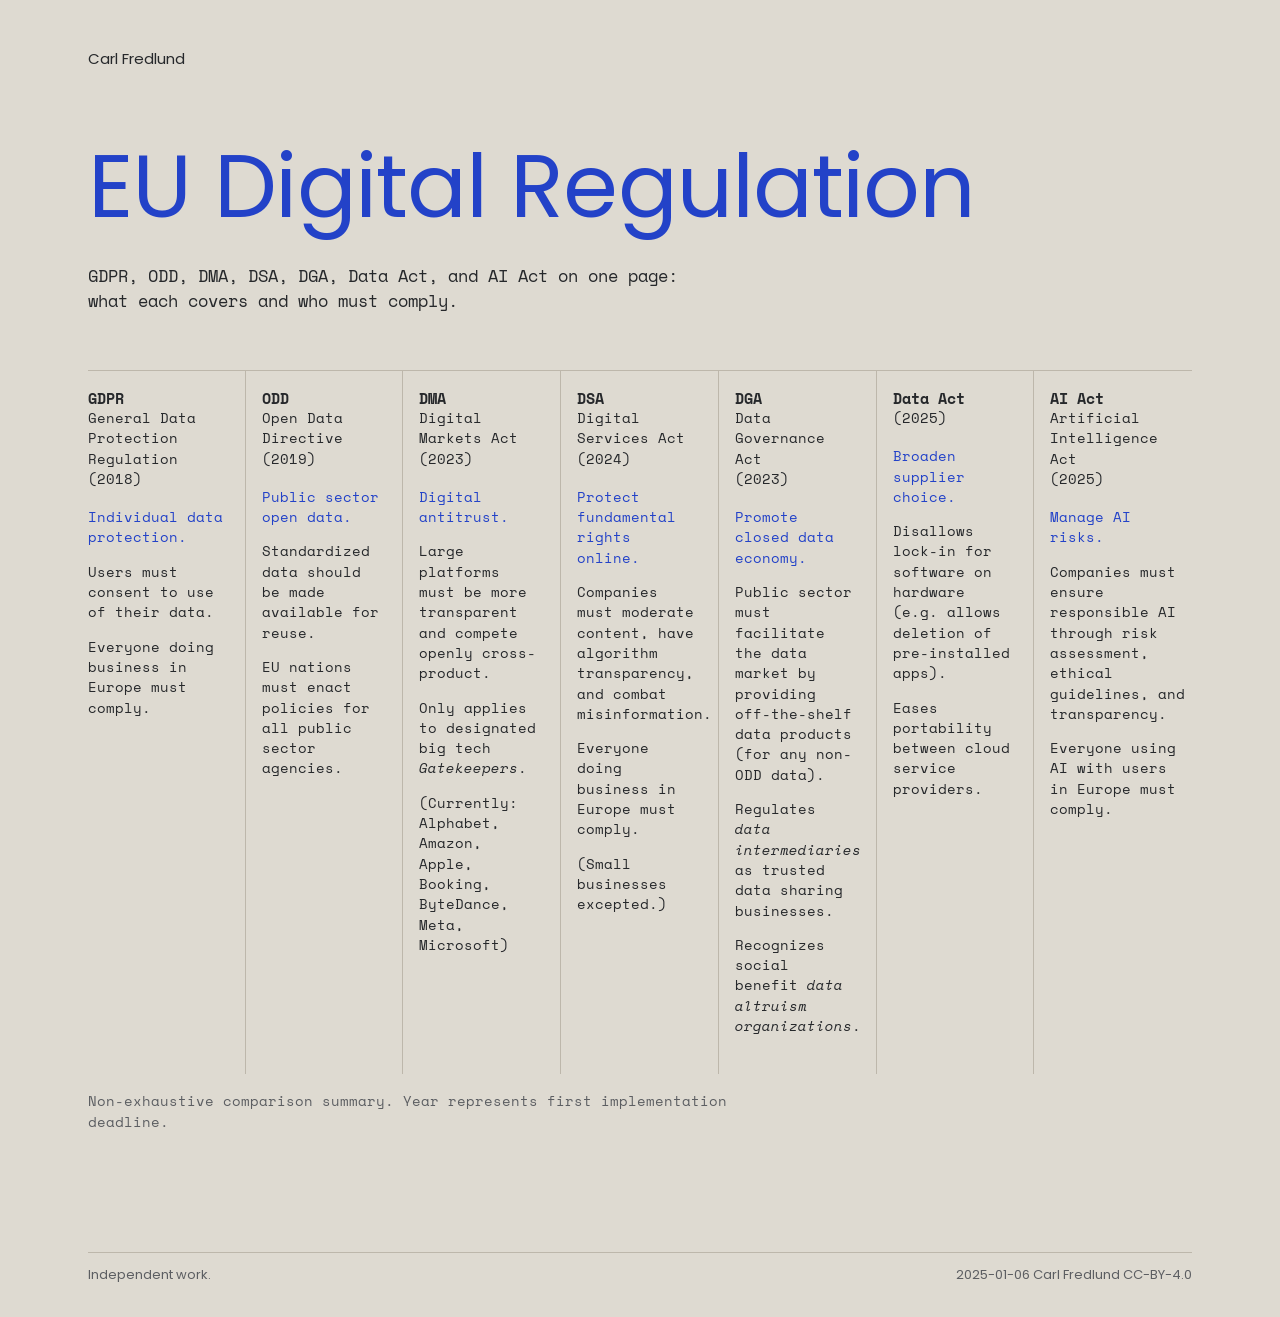
==== eu-digital-regulation/index.html @ bb104473 "Add files via upload" ====
<!doctype html>
<html lang="en">
<head>
<meta charset="utf-8">
<meta name="viewport" content="width=device-width, initial-scale=1">
<title>EU Digital Regulation · Carl Fredlund</title>
<meta name="description" content="GDPR, ODD, DMA, DSA, DGA, Data Act, and AI Act on one sheet.">
<meta property="og:title" content="EU Digital Regulation">
<meta property="og:image" content="https://carlfredlund.com/eu-digital-regulation/eu-digital-regulation.jpg">
<link rel="preconnect" href="https://fonts.googleapis.com">
<link rel="preconnect" href="https://fonts.gstatic.com" crossorigin>
<link href="https://fonts.googleapis.com/css2?family=Poppins:wght@400&family=Space+Mono:ital,wght@0,400;0,700;1,400&display=swap" rel="stylesheet">
<link rel="stylesheet" href="/assets/site.css">
<style>
.regs{display:grid;grid-template-columns:repeat(7,minmax(0,1fr));gap:0;margin:56px 0 0;border-top:1px solid var(--rule)}
.reg{padding:18px 16px 24px;border-right:1px solid var(--rule);font-size:14px;line-height:1.45}
.reg:first-child{padding-left:0}.reg:last-child{border-right:0;padding-right:0}
.reg h3{font:700 15px/1.3 var(--mono);margin:0}
.reg p{margin:0 0 14px}.reg .nm{margin-bottom:18px}.reg .goal{color:var(--blue)}
@media (max-width:1000px){.regs{grid-template-columns:repeat(2,minmax(0,1fr))}.reg{border-right:0;border-bottom:1px solid var(--rule);padding-left:0}.reg:nth-child(odd){padding-right:24px}}
@media (max-width:560px){.regs{grid-template-columns:1fr}.reg{padding-right:0}}
</style>
</head>
<body>
<div class="wrap">
<header class="top"><a href="/">Carl Fredlund</a></header>
<main>
<h1 style="font-size:clamp(44px,7vw,88px)">EU Digital Regulation</h1>
<p class="bio">GDPR, ODD, DMA, DSA, DGA, Data Act, and AI Act on one page: what each covers and who must comply.</p>
<div class="regs"><section class="reg"><h3>GDPR</h3><p class="nm">General Data Protection Regulation<br>(2018)</p><p class="goal">Individual data protection.</p><p>Users must consent to use of their data.</p><p>Everyone doing business in Europe must comply.</p></section><section class="reg"><h3>ODD</h3><p class="nm">Open Data Directive<br>(2019)</p><p class="goal">Public sector open data.</p><p>Standardized data should be made available for reuse.</p><p>EU nations must enact policies for all public sector agencies.</p></section><section class="reg"><h3>DMA</h3><p class="nm">Digital Markets Act<br>(2023)</p><p class="goal">Digital antitrust.</p><p>Large platforms must be more transparent and compete openly cross-product.</p><p>Only applies to designated big tech <i>Gatekeepers</i>.</p><p>(Currently: Alphabet, Amazon, Apple, Booking, ByteDance, Meta, Microsoft)</p></section><section class="reg"><h3>DSA</h3><p class="nm">Digital Services Act<br>(2024)</p><p class="goal">Protect fundamental rights online.</p><p>Companies must moderate content, have algorithm transparency, and combat misinformation.</p><p>Everyone doing business in Europe must comply.</p><p>(Small businesses excepted.)</p></section><section class="reg"><h3>DGA</h3><p class="nm">Data Governance Act<br>(2023)</p><p class="goal">Promote closed data economy.</p><p>Public sector must facilitate the data market by providing off-the-shelf data products (for any non-ODD data).</p><p>Regulates <i>data intermediaries</i> as trusted data sharing businesses.</p><p>Recognizes social benefit <i>data altruism organizations</i>.</p></section><section class="reg"><h3>Data Act</h3><p class="nm">(2025)</p><p class="goal">Broaden supplier choice.</p><p>Disallows lock-in for software on hardware (e.g. allows deletion of pre-installed apps).</p><p>Eases portability between cloud service providers.</p></section><section class="reg"><h3>AI Act</h3><p class="nm">Artificial Intelligence Act<br>(2025)</p><p class="goal">Manage AI risks.</p><p>Companies must ensure responsible AI through risk assessment, ethical guidelines, and transparency.</p><p>Everyone using AI with users in Europe must comply.</p></section></div>
<p class="note">Non-exhaustive comparison summary. Year represents first implementation deadline.</p>
</main>
<footer class="foot"><span>Independent work.</span><span>2025-01-06 Carl Fredlund CC-BY-4.0</span></footer>
</div>
</body>
</html>
---- assets/site.css ----
:root{--stone:#DEDAD1;--box:#ECE9E2;--rule:#BDB7AB;--ink:#26282B;--mut:#5C5E62;--blue:#2342C8;--red:#DC2F45;--disp:"Poppins","Helvetica Neue",Arial,sans-serif;--mono:"Space Mono","Courier New",monospace}
*{box-sizing:border-box}
html{background:var(--stone)}
body{margin:0;background:var(--stone);color:var(--ink);font:16px/1.5 var(--mono)}
a{color:var(--blue);text-underline-offset:3px}
a:hover{color:var(--ink)}
:focus-visible{outline:2px solid var(--blue);outline-offset:3px}
.wrap{max-width:1200px;margin:0 auto;padding:48px 48px 32px}
.top{display:flex;justify-content:space-between;align-items:baseline;gap:24px;font-family:var(--disp);font-size:15px}
.top a{text-decoration:none;color:var(--ink)}
.top a:hover{color:var(--blue)}
h1{font-family:var(--disp);font-weight:400;color:var(--blue);font-size:clamp(56px,10vw,120px);line-height:1;letter-spacing:-.01em;margin:72px 0 0}
.bio{max-width:60ch;margin:32px 0 0;font-size:17px}
.links{display:flex;flex-wrap:wrap;gap:8px 28px;margin:24px 0 0;font-size:15px}
h2{font-family:var(--disp);font-weight:400;color:var(--blue);font-size:40px;margin:120px 0 0}
.work{list-style:none;margin:96px 0 0;padding:0;border-top:1px solid var(--rule)}
.work li{border-bottom:1px solid var(--rule)}
.work a{display:grid;grid-template-columns:minmax(0,1fr) 320px;gap:32px;padding:28px 0;text-decoration:none;color:var(--ink)}
.work .t{font-family:var(--disp);font-size:28px;line-height:1.15;color:var(--blue)}
.work .d{margin-top:10px;font-size:15px;max-width:52ch}
.work .m{margin-top:14px;font-size:13px;color:var(--mut)}
.work img{width:100%;aspect-ratio:16/9;object-fit:cover;display:block;background:var(--box)}
.work a:hover .t{text-decoration:underline;text-underline-offset:4px}
.foot{display:flex;justify-content:space-between;gap:24px;margin:120px 0 0;padding-top:12px;border-top:1px solid var(--rule);font-family:var(--disp);font-size:13px;color:var(--mut)}
.sheet{margin:48px 0 0;background:var(--box);padding:24px}
.sheet img{width:100%;display:block}
.note{font-size:14px;color:var(--mut);margin-top:16px;max-width:80ch}
@media (max-width:760px){.wrap{padding:28px 20px}.work a{grid-template-columns:1fr;gap:16px}h1{margin-top:64px}h2{margin-top:80px}.foot{flex-direction:column}}
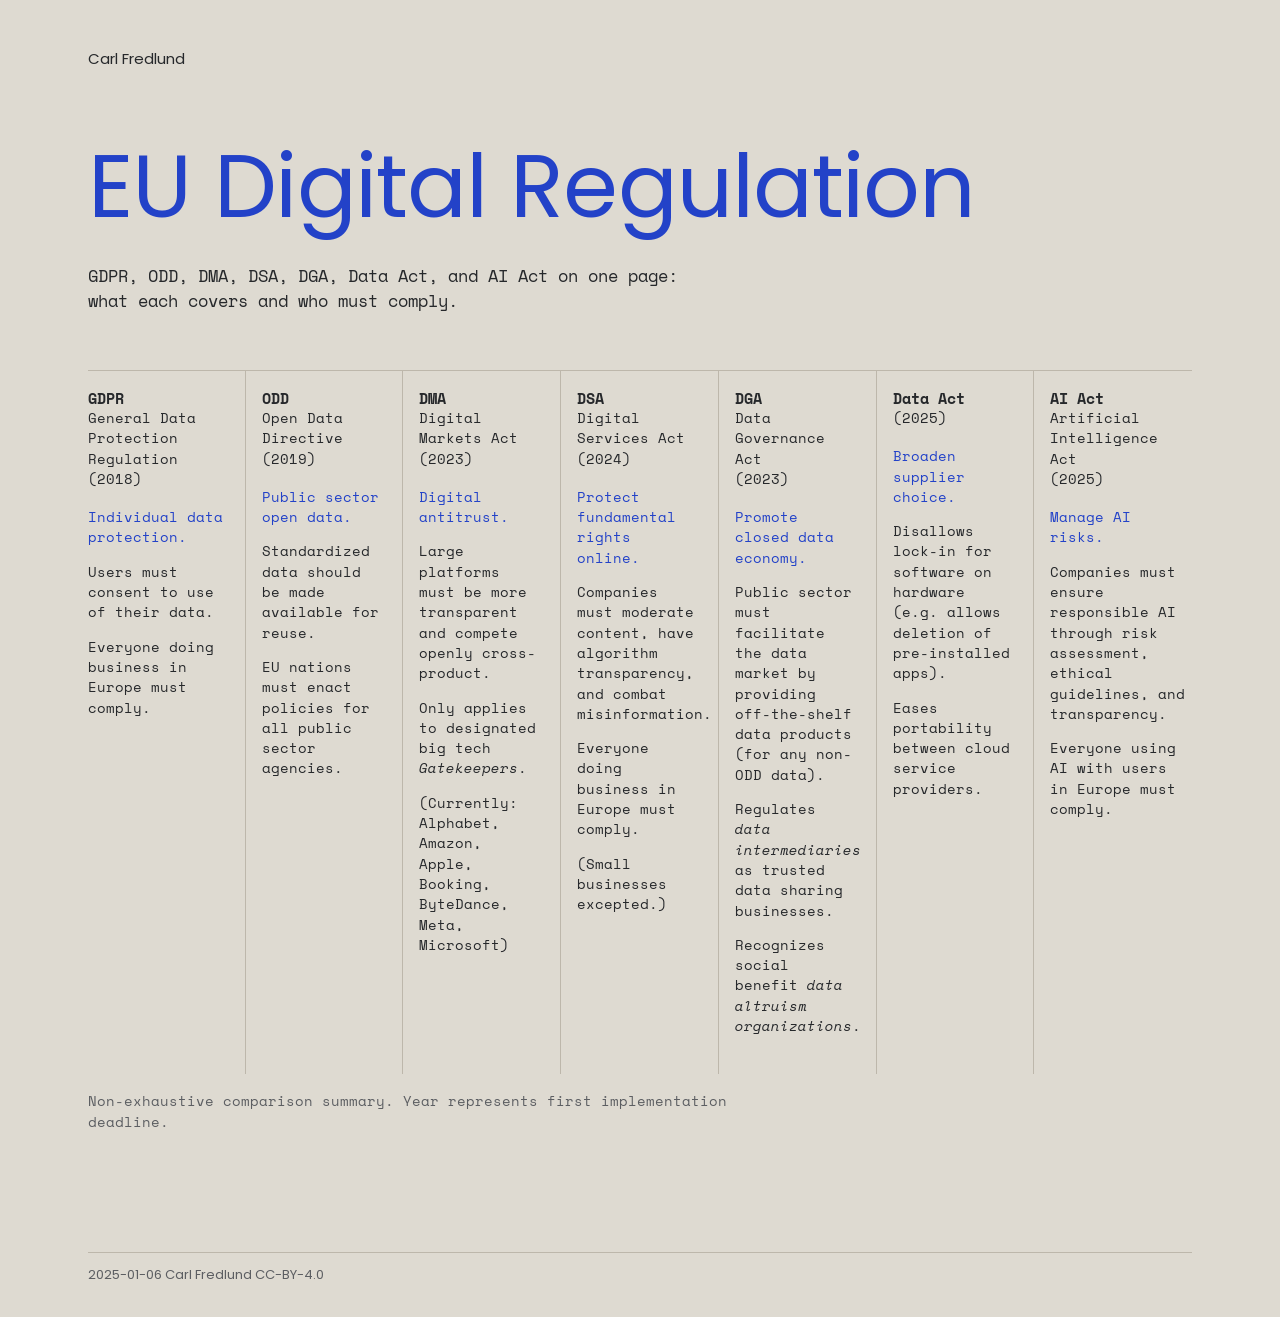
==== commit c3f63bb0: "Add files via upload" ====
--- a/eu-digital-regulation/index.html
+++ b/eu-digital-regulation/index.html
@@ -30,7 +30,7 @@
 <div class="regs"><section class="reg"><h3>GDPR</h3><p class="nm">General Data Protection Regulation<br>(2018)</p><p class="goal">Individual data protection.</p><p>Users must consent to use of their data.</p><p>Everyone doing business in Europe must comply.</p></section><section class="reg"><h3>ODD</h3><p class="nm">Open Data Directive<br>(2019)</p><p class="goal">Public sector open data.</p><p>Standardized data should be made available for reuse.</p><p>EU nations must enact policies for all public sector agencies.</p></section><section class="reg"><h3>DMA</h3><p class="nm">Digital Markets Act<br>(2023)</p><p class="goal">Digital antitrust.</p><p>Large platforms must be more transparent and compete openly cross-product.</p><p>Only applies to designated big tech <i>Gatekeepers</i>.</p><p>(Currently: Alphabet, Amazon, Apple, Booking, ByteDance, Meta, Microsoft)</p></section><section class="reg"><h3>DSA</h3><p class="nm">Digital Services Act<br>(2024)</p><p class="goal">Protect fundamental rights online.</p><p>Companies must moderate content, have algorithm transparency, and combat misinformation.</p><p>Everyone doing business in Europe must comply.</p><p>(Small businesses excepted.)</p></section><section class="reg"><h3>DGA</h3><p class="nm">Data Governance Act<br>(2023)</p><p class="goal">Promote closed data economy.</p><p>Public sector must facilitate the data market by providing off-the-shelf data products (for any non-ODD data).</p><p>Regulates <i>data intermediaries</i> as trusted data sharing businesses.</p><p>Recognizes social benefit <i>data altruism organizations</i>.</p></section><section class="reg"><h3>Data Act</h3><p class="nm">(2025)</p><p class="goal">Broaden supplier choice.</p><p>Disallows lock-in for software on hardware (e.g. allows deletion of pre-installed apps).</p><p>Eases portability between cloud service providers.</p></section><section class="reg"><h3>AI Act</h3><p class="nm">Artificial Intelligence Act<br>(2025)</p><p class="goal">Manage AI risks.</p><p>Companies must ensure responsible AI through risk assessment, ethical guidelines, and transparency.</p><p>Everyone using AI with users in Europe must comply.</p></section></div>
 <p class="note">Non-exhaustive comparison summary. Year represents first implementation deadline.</p>
 </main>
-<footer class="foot"><span>Independent work.</span><span>2025-01-06 Carl Fredlund CC-BY-4.0</span></footer>
+<footer class="foot"><span>2025-01-06 Carl Fredlund CC-BY-4.0</span></footer>
 </div>
 </body>
 </html>
